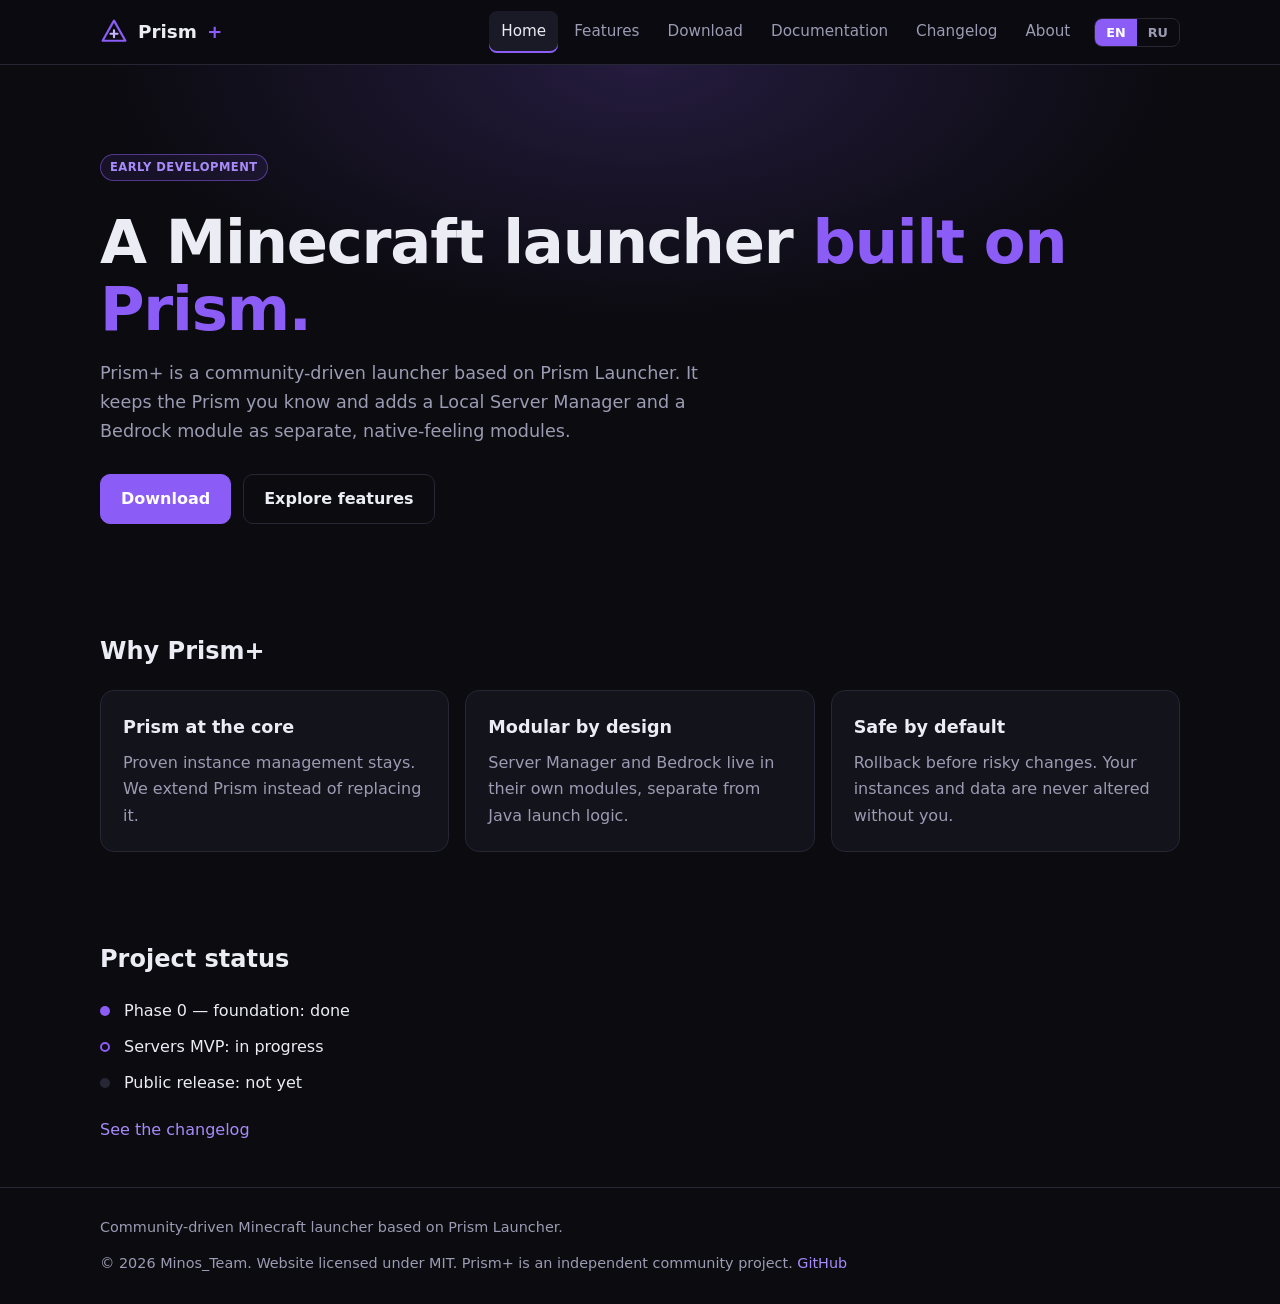
==== index.html @ fdc30cc9 "Add six pages: Home, Features, Download, Documentation, Changelog, About" ====
<!DOCTYPE html>
<html lang="en">
<head>
<meta charset="utf-8">
<meta name="viewport" content="width=device-width, initial-scale=1">
<title data-i18n="t.home">Prism+ — Minecraft launcher built on Prism</title>
<meta name="description" content="Prism+ is a community-driven Minecraft launcher based on Prism Launcher.">
<meta name="theme-color" content="#0b0b10">
<link rel="icon" href="assets/logo.svg" type="image/svg+xml">
<link rel="stylesheet" href="assets/css/style.css">
<script src="assets/js/main.js" defer></script>
</head>
<body>
<header class="site"><div class="wrap bar">
<a class="brand" href="index.html"><img src="assets/logo.svg" alt="" width="28" height="28">Prism<b>+</b></a>
<nav class="main" id="nav">
<a href="index.html" aria-current="page" data-i18n="nav.home">Home</a>
<a href="features.html" data-i18n="nav.features">Features</a>
<a href="download.html" data-i18n="nav.download">Download</a>
<a href="documentation.html" data-i18n="nav.docs">Documentation</a>
<a href="changelog.html" data-i18n="nav.changelog">Changelog</a>
<a href="about.html" data-i18n="nav.about">About</a>
</nav>
<div class="lang" role="group" aria-label="Language" data-i18n-aria="lang.label"><button type="button" data-lang="en" aria-pressed="true">EN</button><button type="button" data-lang="ru" aria-pressed="false">RU</button></div>
<button class="menu" type="button" aria-label="Menu" data-i18n-aria="menu" aria-expanded="false" aria-controls="nav"><span class="bars"></span></button>
</div></header>
<main>
<section class="hero"><div class="wrap">
<span class="badge base" data-i18n="h.badge">Early development</span>
<h1><span data-i18n="h.t1">A Minecraft launcher</span> <em data-i18n="h.t2">built on Prism.</em></h1>
<p data-i18n="h.sub">Prism+ is a community-driven launcher based on Prism Launcher. It keeps the Prism you know and adds a Local Server Manager and a Bedrock module as separate, native-feeling modules.</p>
<div class="btns"><a class="btn pri" href="download.html" data-i18n="h.cta1">Download</a><a class="btn" href="features.html" data-i18n="h.cta2">Explore features</a></div>
</div></section>
<section class="blk"><div class="wrap">
<h2 data-i18n="h.why">Why Prism+</h2>
<div class="grid">
<div class="card"><h3 data-i18n="h.c1t">Prism at the core</h3><p data-i18n="h.c1p">Proven instance management stays. We extend Prism instead of replacing it.</p></div>
<div class="card"><h3 data-i18n="h.c2t">Modular by design</h3><p data-i18n="h.c2p">Server Manager and Bedrock live in their own modules, separate from Java launch logic.</p></div>
<div class="card"><h3 data-i18n="h.c3t">Safe by default</h3><p data-i18n="h.c3p">Rollback before risky changes. Your instances and data are never altered without you.</p></div>
</div>
</div></section>
<section class="blk"><div class="wrap">
<h2 data-i18n="h.stat">Project status</h2>
<ul class="status">
<li class="done" data-i18n="h.s1">Phase 0 — foundation: done</li>
<li class="prog" data-i18n="h.s2">Servers MVP: in progress</li>
<li data-i18n="h.s3">Public release: not yet</li>
</ul>
<a href="changelog.html" data-i18n="h.more">See the changelog</a>
</div></section>
</main>
<footer class="site"><div class="wrap foot">
<p data-i18n="f.tag">Community-driven Minecraft launcher based on Prism Launcher.</p>
<p><span data-i18n="f.legal">© 2026 Minos_Team. Website licensed under MIT. Prism+ is an independent community project.</span> <a href="https://github.com/MinosPrimeOrig/PrismPlus-Website" rel="noopener">GitHub</a></p>
</div></footer>
</body>
</html>
---- assets/css/style.css ----
:root{--bg:#0b0b10;--s1:#13131b;--s2:#1a1a26;--bd:#262635;--tx:#ececf4;--mu:#9b9bb3;--ac:#8B5CF6;--ac2:#a78bfa;--r:14px;color-scheme:dark}
*,*::before,*::after{box-sizing:border-box}
html{scroll-behavior:smooth;-webkit-text-size-adjust:100%}
body{margin:0;min-height:100vh;display:flex;flex-direction:column;background:var(--bg);color:var(--tx);font:16px/1.65 system-ui,-apple-system,"Segoe UI",Roboto,Arial,sans-serif}
main{flex:1}
a{color:var(--ac2);text-decoration:none}
a:hover{text-decoration:underline}
:focus-visible{outline:2px solid var(--ac);outline-offset:2px;border-radius:6px}
img,svg{max-width:100%}
.wrap{width:min(1080px,100% - 40px);margin-inline:auto}

/* header */
header.site{position:sticky;top:0;z-index:20;background:rgba(11,11,16,.88);-webkit-backdrop-filter:blur(10px);backdrop-filter:blur(10px);border-bottom:1px solid var(--bd)}
.bar{display:flex;align-items:center;height:64px}
.brand{display:flex;align-items:center;gap:10px;font-weight:700;font-size:1.15rem;color:var(--tx)}
.brand:hover{text-decoration:none}
.brand img{width:28px;height:28px}
.brand b{color:var(--ac)}
nav.main{margin-left:auto;display:flex;gap:4px}
nav.main a{color:var(--mu);padding:8px 12px;border-radius:8px;font-size:.95rem}
nav.main a:hover{color:var(--tx);background:var(--s1);text-decoration:none}
nav.main a[aria-current=page]{color:var(--tx);background:var(--s2);box-shadow:inset 0 -2px 0 var(--ac)}
.lang{display:flex;margin-left:12px;border:1px solid var(--bd);border-radius:8px;overflow:hidden}
.lang button{background:none;border:0;color:var(--mu);padding:6px 11px;font-size:.8rem;font-weight:700;font-family:inherit;cursor:pointer}
.lang button[aria-pressed=true]{background:var(--ac);color:#fff}
.menu{display:none;margin-left:8px;width:40px;height:40px;background:none;border:1px solid var(--bd);border-radius:8px;cursor:pointer;position:relative}
.menu .bars,.menu .bars::before,.menu .bars::after{position:absolute;width:18px;height:2px;background:var(--tx);content:""}
.menu .bars{left:10px;top:18px}
.menu .bars::before{left:0;top:-6px}
.menu .bars::after{left:0;top:6px}

/* hero + blocks */
.hero{padding:88px 0 64px;background:radial-gradient(60% 70% at 50% 0,rgba(139,92,246,.2),transparent 70%)}
.hero h1{font-size:clamp(2.1rem,6vw,3.8rem);line-height:1.1;margin:16px 0;letter-spacing:-.02em}
.hero h1 em{font-style:normal;color:var(--ac)}
.hero p{max-width:640px;color:var(--mu);font-size:1.1rem;margin:0}
.btns{display:flex;flex-wrap:wrap;gap:12px;margin-top:28px}
.btn{display:inline-block;padding:11px 20px;border-radius:10px;font-weight:600;border:1px solid var(--bd);color:var(--tx)}
.btn:hover{text-decoration:none;border-color:var(--ac)}
.btn.pri{background:var(--ac);border-color:var(--ac);color:#fff}
.btn.pri:hover{background:#7c4be0}
section.blk{padding:44px 0}
h2{font-size:1.5rem;margin:0 0 18px}
.page-head{padding:56px 0 20px}
.page-head h1{font-size:clamp(1.9rem,5vw,2.8rem);margin:0 0 8px;line-height:1.15}
.page-head p{color:var(--mu);max-width:640px;margin:0}
.grid{display:grid;grid-template-columns:repeat(auto-fit,minmax(min(260px,100%),1fr));gap:16px}
.card{background:var(--s1);border:1px solid var(--bd);border-radius:var(--r);padding:22px}
.card h3{margin:0 0 8px;font-size:1.1rem}
.card p{margin:0;color:var(--mu)}
.badge{display:inline-block;font-size:.72rem;font-weight:700;letter-spacing:.04em;text-transform:uppercase;padding:3px 9px;border-radius:99px;border:1px solid var(--bd);color:var(--mu);margin-bottom:12px}
.badge.base{color:var(--ac2);border-color:rgba(139,92,246,.5);background:rgba(139,92,246,.1)}
.badge.dev{color:#fff;background:var(--ac);border-color:var(--ac)}
.badge.rule{color:var(--tx)}
.note{margin-top:20px;color:var(--mu);font-size:.92rem}
.chip{display:inline-block;padding:4px 10px;border-radius:8px;background:var(--s2);color:var(--mu);font-size:.85rem;margin-top:12px}
.status{list-style:none;padding:0;margin:0 0 20px;display:grid;gap:10px}
.status li{padding-left:24px;position:relative}
.status li::before{content:"";position:absolute;left:0;top:.5em;width:10px;height:10px;border-radius:50%;background:var(--bd)}
.status li.done::before{background:var(--ac)}
.status li.prog::before{background:transparent;border:2px solid var(--ac)}
.tl{list-style:none;margin:0 0 0 6px;padding:0 0 0 24px;border-left:2px solid var(--bd);display:grid;gap:24px}
.tl li{position:relative}
.tl li::before{content:"";position:absolute;left:-32px;top:.4em;width:12px;height:12px;border-radius:50%;background:var(--ac);border:2px solid var(--bg)}
.tl h3{margin:8px 0 4px;font-size:1.1rem}
.tl p{margin:0;color:var(--mu)}
.tl time{color:var(--mu);font-size:.85rem;margin-left:8px}
.toc{display:flex;flex-wrap:wrap;gap:8px;margin-bottom:24px}
.toc a{padding:6px 12px;border:1px solid var(--bd);border-radius:8px;color:var(--mu)}
.toc a:hover{color:var(--tx);border-color:var(--ac);text-decoration:none}
.doc section{padding:24px 0;border-top:1px solid var(--bd);scroll-margin-top:84px}
.doc h2{font-size:1.3rem}
.doc p,.doc li{color:var(--mu)}
.doc ul,.doc ol{padding-left:22px;margin:0}
.doc li{margin:6px 0}
.doc p{margin:0 0 10px}

/* footer */
footer.site{border-top:1px solid var(--bd);padding:28px 0;color:var(--mu);font-size:.9rem}
.foot{display:flex;flex-wrap:wrap;justify-content:space-between;gap:12px 24px}
.foot p{margin:0}

@media(max-width:820px){
 .menu{display:block}
 .lang{margin-left:auto}
 nav.main{display:none;position:absolute;top:64px;left:0;right:0;flex-direction:column;background:var(--bg);border-bottom:1px solid var(--bd);padding:10px 20px 16px}
 header.site.open nav.main{display:flex}
 nav.main a{padding:12px}
 .hero{padding:56px 0 40px}
 .page-head{padding:40px 0 12px}
}
@media(prefers-reduced-motion:reduce){html{scroll-behavior:auto}}
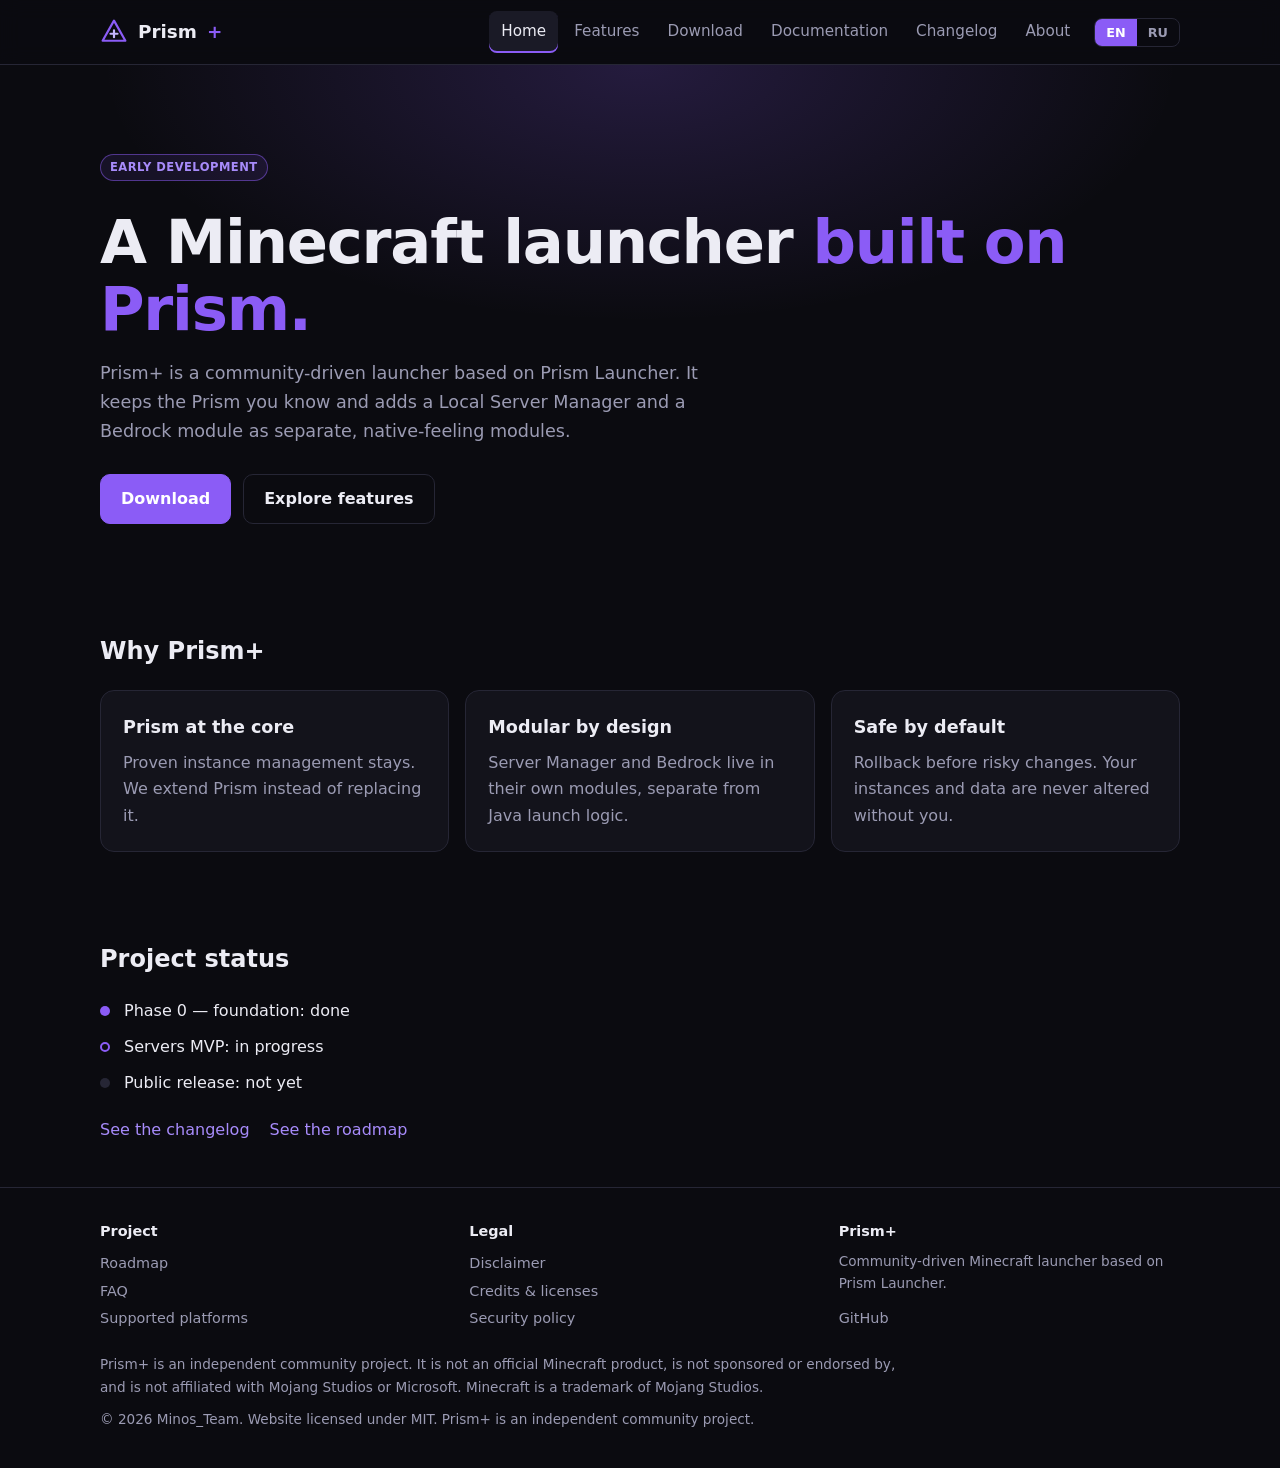
==== commit a3f11717: "Update existing pages: new footer with legal disclaimer, contextual links, Download Center, changelo" ====
--- a/index.html
+++ b/index.html
@@ -8,7 +8,9 @@
 <meta name="theme-color" content="#0b0b10">
 <link rel="icon" href="assets/logo.svg" type="image/svg+xml">
 <link rel="stylesheet" href="assets/css/style.css">
+<link rel="stylesheet" href="assets/css/extra.css">
 <script src="assets/js/main.js" defer></script>
+<script src="assets/js/i18n-ext.js" defer></script>
 </head>
 <body>
 <header class="site"><div class="wrap bar">
@@ -46,12 +48,17 @@
 <li class="prog" data-i18n="h.s2">Servers MVP: in progress</li>
 <li data-i18n="h.s3">Public release: not yet</li>
 </ul>
-<a href="changelog.html" data-i18n="h.more">See the changelog</a>
+<div class="links" style="margin-top:0"><a href="changelog.html" data-i18n="h.more">See the changelog</a><a href="roadmap.html" data-i18n="ctx.road">See the roadmap</a></div>
 </div></section>
 </main>
-<footer class="site"><div class="wrap foot">
-<p data-i18n="f.tag">Community-driven Minecraft launcher based on Prism Launcher.</p>
-<p><span data-i18n="f.legal">© 2026 Minos_Team. Website licensed under MIT. Prism+ is an independent community project.</span> <a href="https://github.com/MinosPrimeOrig/PrismPlus-Website" rel="noopener">GitHub</a></p>
+<footer class="site"><div class="wrap">
+<div class="fcols">
+<div><strong data-i18n="fc.project">Project</strong><a href="roadmap.html" data-i18n="nav.roadmap">Roadmap</a><a href="faq.html" data-i18n="nav.faq">FAQ</a><a href="platforms.html" data-i18n="nav.platforms">Supported platforms</a></div>
+<div><strong data-i18n="fc.legal">Legal</strong><a href="disclaimer.html" data-i18n="nav.disclaimer">Disclaimer</a><a href="credits.html" data-i18n="nav.credits">Credits &amp; licenses</a><a href="security.html" data-i18n="nav.security">Security policy</a></div>
+<div><strong>Prism+</strong><span class="fine" data-i18n="f.tag">Community-driven Minecraft launcher based on Prism Launcher.</span><a href="https://github.com/MinosPrimeOrig/PrismPlus-Website" rel="noopener">GitHub</a></div>
+</div>
+<p class="fine" data-i18n="f.disc">Prism+ is an independent community project. It is not an official Minecraft product, is not sponsored or endorsed by, and is not affiliated with Mojang Studios or Microsoft. Minecraft is a trademark of Mojang Studios.</p>
+<p class="fine" data-i18n="f.legal">© 2026 Minos_Team. Website licensed under MIT. Prism+ is an independent community project.</p>
 </div></footer>
 </body>
 </html>
--- a/assets/css/extra.css
+++ b/assets/css/extra.css
@@ -0,0 +1,31 @@
+/* v2 components: footer columns, FAQ, tables, code blocks, release cards */
+footer.site{padding-top:32px}
+.fcols{display:grid;grid-template-columns:repeat(auto-fit,minmax(170px,1fr));gap:20px 28px;margin-bottom:20px}
+.fcols strong{display:block;color:var(--tx);margin-bottom:6px}
+.fcols a{display:block;color:var(--mu);padding:2px 0}
+.fcols a:hover{color:var(--tx)}
+.fine{display:block;color:var(--mu);font-size:.85rem;margin:0 0 10px;max-width:820px}
+.mu{color:var(--mu);font-size:.85rem;font-weight:400}
+.links{display:flex;flex-wrap:wrap;gap:8px 20px;margin-top:18px}
+.badge.later{border-style:dashed}
+
+details.qa{background:var(--s1);border:1px solid var(--bd);border-radius:var(--r);margin-bottom:10px}
+details.qa summary{cursor:pointer;padding:14px 18px;font-weight:600;list-style:none;display:flex;justify-content:space-between;gap:12px}
+details.qa summary::-webkit-details-marker{display:none}
+details.qa summary::after{content:"+";color:var(--ac);font-weight:700}
+details.qa[open] summary::after{content:"\2212"}
+details.qa .ans{padding:0 18px 16px;color:var(--mu)}
+details.qa .ans p{margin:0 0 8px}
+
+.tblwrap{overflow-x:auto;border:1px solid var(--bd);border-radius:var(--r);background:var(--s1)}
+.tbl{width:100%;min-width:520px;border-collapse:collapse;font-size:.92rem}
+.tbl th,.tbl td{text-align:left;padding:11px 14px;border-bottom:1px solid var(--bd);vertical-align:top}
+.tbl tr:last-child td{border-bottom:0}
+.tbl th{color:var(--mu);font-weight:600;white-space:nowrap}
+.mono{font-family:ui-monospace,SFMono-Regular,Menlo,Consolas,monospace;font-size:.82rem;word-break:break-all}
+pre.code{margin:6px 0 14px;padding:12px 14px;background:var(--s2);border:1px solid var(--bd);border-radius:10px;overflow-x:auto;font:.85rem/1.5 ui-monospace,SFMono-Regular,Menlo,Consolas,monospace;color:var(--tx)}
+.lbl{color:var(--mu);font-size:.88rem;margin:14px 0 0}
+.btn.sm{padding:4px 10px;margin-top:6px;font-size:.78rem;border-radius:8px;background:none;font-family:inherit;cursor:pointer}
+.rel{margin-bottom:16px}
+.rel h3{display:flex;flex-wrap:wrap;gap:6px 14px;align-items:baseline;margin-bottom:12px}
+.ans-link{display:inline-block;margin-top:4px}
